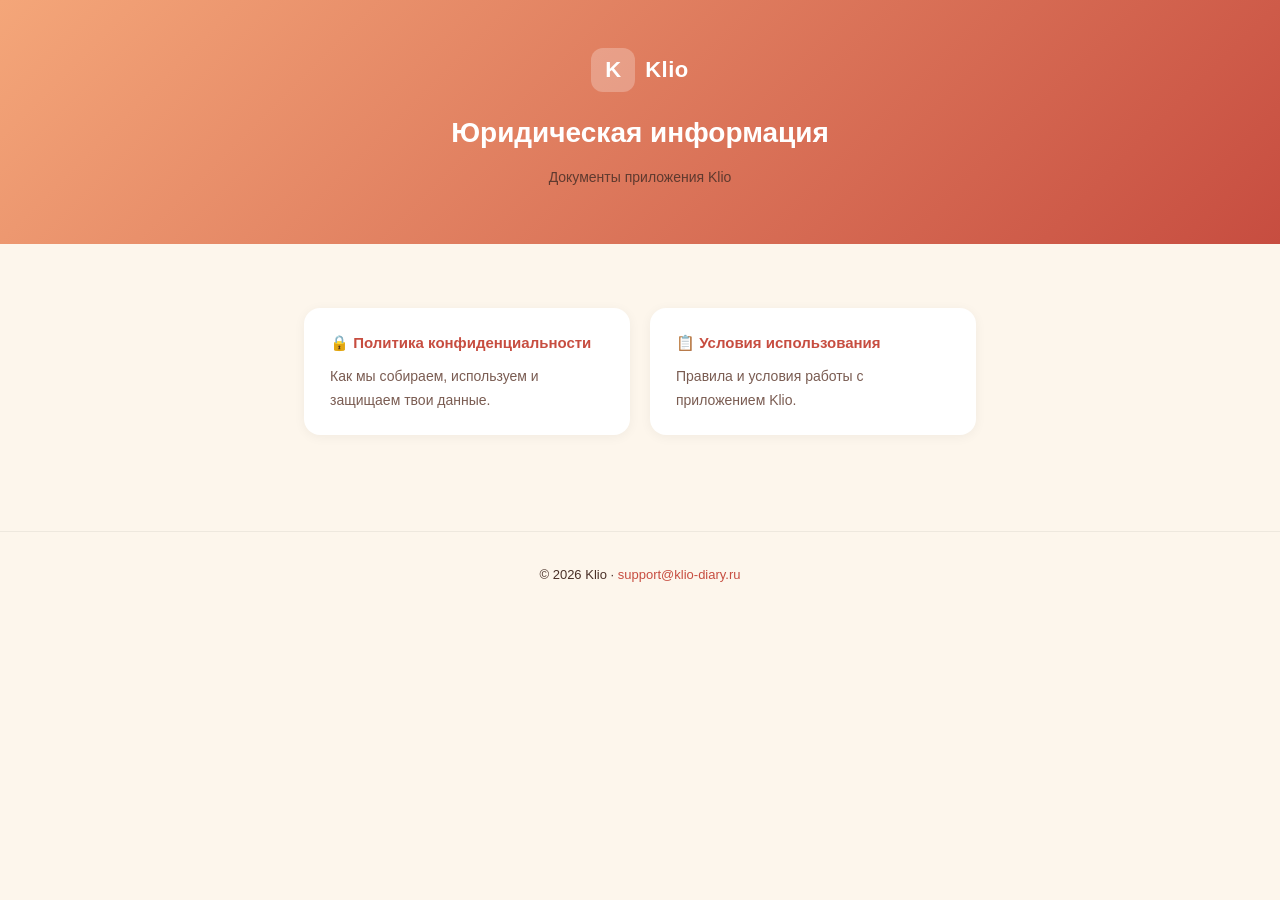
==== index.html @ 18bcad59 "Add Privacy Policy and Terms of Service" ====
<!DOCTYPE html>
<html lang="ru">
<head>
  <meta charset="UTF-8">
  <meta name="viewport" content="width=device-width, initial-scale=1.0">
  <title>Klio — Юридическая информация</title>
  <link rel="stylesheet" href="style.css">
</head>
<body>

<header>
  <a class="logo" href="index.html">
    <div class="logo-icon">K</div>
    <span class="logo-name">Klio</span>
  </a>
  <h1>Юридическая информация</h1>
  <p class="subtitle">Документы приложения Klio</p>
</header>

<div class="container" style="display:flex; gap:20px; flex-wrap:wrap; padding-top:48px;">
  <a href="privacy.html" style="flex:1; min-width:260px; text-decoration:none;">
    <div class="card" style="cursor:pointer; transition:.2s; border:2px solid transparent;" onmouseover="this.style.borderColor='#C74D40'" onmouseout="this.style.borderColor='transparent'">
      <h3>🔒 Политика конфиденциальности</h3>
      <p style="font-size:14px; color:#7A5C52; margin:0;">Как мы собираем, используем и защищаем твои данные.</p>
    </div>
  </a>
  <a href="terms.html" style="flex:1; min-width:260px; text-decoration:none;">
    <div class="card" style="cursor:pointer; transition:.2s; border:2px solid transparent;" onmouseover="this.style.borderColor='#C74D40'" onmouseout="this.style.borderColor='transparent'">
      <h3>📋 Условия использования</h3>
      <p style="font-size:14px; color:#7A5C52; margin:0;">Правила и условия работы с приложением Klio.</p>
    </div>
  </a>
</div>

<footer>
  <p>© 2026 Klio · <a href="mailto:support@klio-diary.ru">support@klio-diary.ru</a></p>
</footer>

</body>
</html>
---- style.css ----
:root {
  --cream:     #FDF6EC;
  --peach:     #F4A679;
  --terracotta:#C74D40;
  --dark:      #2D1F1A;
  --muted:     #7A5C52;
}

* { box-sizing: border-box; margin: 0; padding: 0; }

body {
  font-family: -apple-system, BlinkMacSystemFont, "Segoe UI", sans-serif;
  background: var(--cream);
  color: var(--dark);
  line-height: 1.75;
}

header {
  background: linear-gradient(135deg, var(--peach), var(--terracotta));
  padding: 48px 24px 40px;
  text-align: center;
  color: white;
}

header .logo {
  display: inline-flex;
  align-items: center;
  gap: 10px;
  margin-bottom: 16px;
  text-decoration: none;
  color: white;
}

header .logo-icon {
  width: 44px; height: 44px;
  background: rgba(255,255,255,0.25);
  border-radius: 12px;
  display: flex; align-items: center; justify-content: center;
  font-size: 22px; font-weight: 800;
}

header .logo-name {
  font-size: 22px; font-weight: 700; letter-spacing: 0.5px;
}

header h1 {
  font-size: 28px; font-weight: 700;
  margin-bottom: 8px;
}

header p.subtitle {
  font-size: 14px; opacity: 0.85;
}

nav {
  display: flex; justify-content: center; gap: 0;
  background: white;
  border-bottom: 1px solid rgba(0,0,0,0.06);
  position: sticky; top: 0; z-index: 10;
  box-shadow: 0 2px 12px rgba(0,0,0,0.06);
}

nav a {
  padding: 14px 32px;
  font-size: 14px; font-weight: 600;
  color: var(--muted);
  text-decoration: none;
  border-bottom: 3px solid transparent;
  transition: all .2s;
}

nav a:hover, nav a.active {
  color: var(--terracotta);
  border-bottom-color: var(--terracotta);
}

.container {
  max-width: 720px;
  margin: 0 auto;
  padding: 48px 24px 80px;
}

.updated {
  font-size: 13px;
  color: var(--muted);
  margin-bottom: 36px;
  padding: 10px 16px;
  background: white;
  border-radius: 10px;
  border-left: 3px solid var(--peach);
  display: inline-block;
}

h2 {
  font-size: 20px; font-weight: 700;
  color: var(--dark);
  margin: 40px 0 12px;
  padding-bottom: 8px;
  border-bottom: 2px solid rgba(244,166,121,0.3);
}

h2:first-of-type { margin-top: 0; }

p { margin-bottom: 14px; color: #4A3028; }

ul {
  margin: 0 0 16px 0;
  padding-left: 0;
  list-style: none;
}

ul li {
  padding: 6px 0 6px 24px;
  position: relative;
  color: #4A3028;
}

ul li::before {
  content: "•";
  position: absolute; left: 6px;
  color: var(--terracotta);
  font-weight: 700;
}

.card {
  background: white;
  border-radius: 16px;
  padding: 20px 24px;
  margin: 16px 0;
  box-shadow: 0 2px 12px rgba(0,0,0,0.05);
}

.card h3 {
  font-size: 15px; font-weight: 700;
  margin-bottom: 8px;
  color: var(--terracotta);
}

.highlight {
  background: linear-gradient(135deg, rgba(244,166,121,0.12), rgba(199,77,64,0.08));
  border: 1px solid rgba(199,77,64,0.15);
  border-radius: 12px;
  padding: 16px 20px;
  margin: 20px 0;
  font-size: 14px;
}

footer {
  text-align: center;
  padding: 32px 24px;
  font-size: 13px;
  color: var(--muted);
  border-top: 1px solid rgba(0,0,0,0.06);
}

footer a { color: var(--terracotta); text-decoration: none; }
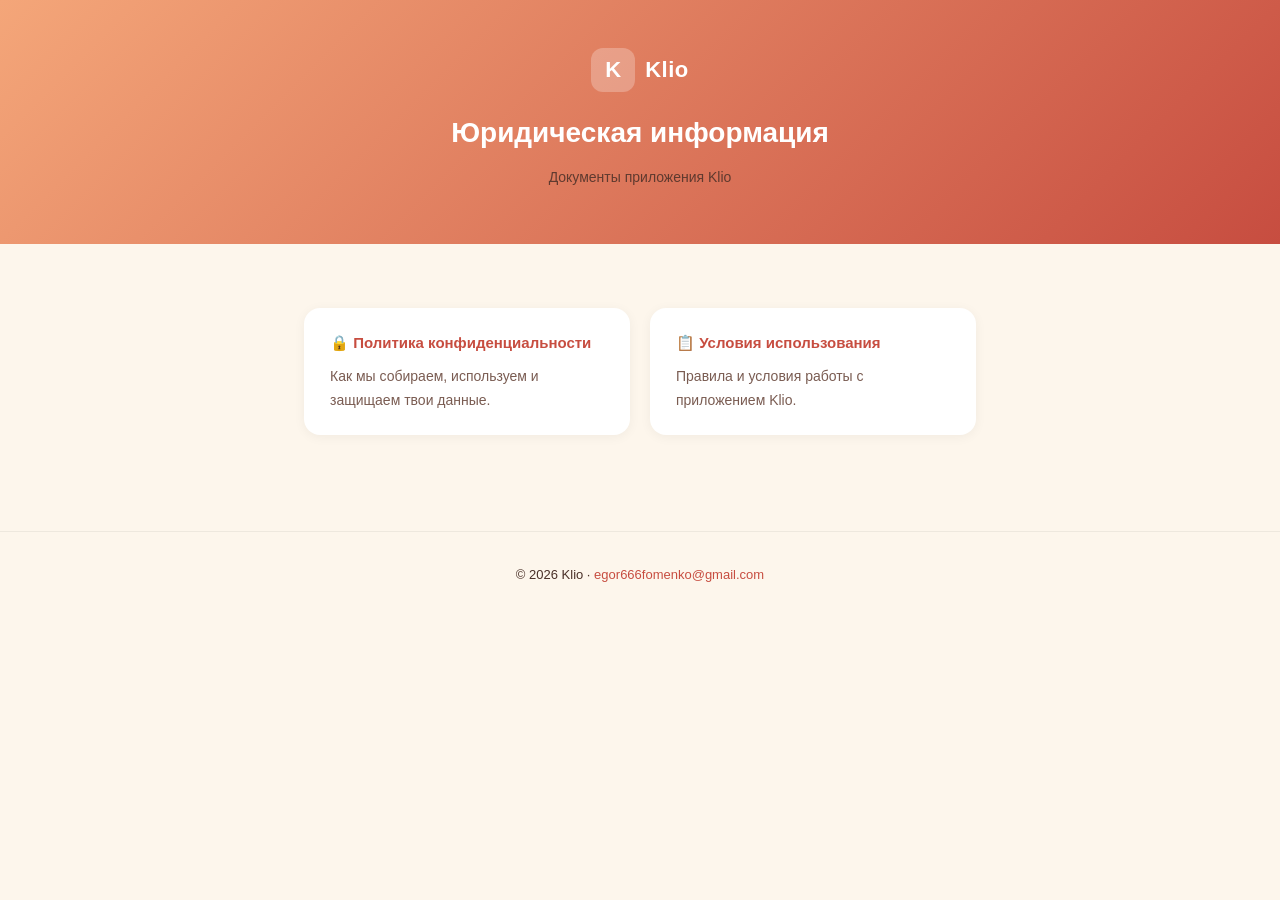
==== commit fa6ee079: "Set privacy/terms contact to egor666fomenko@gmail.com" ====
--- a/index.html
+++ b/index.html
@@ -33,7 +33,7 @@
 </div>
 
 <footer>
-  <p>© 2026 Klio · <a href="mailto:support@klio-diary.ru">support@klio-diary.ru</a></p>
+  <p>© 2026 Klio · <a href="mailto:egor666fomenko@gmail.com">egor666fomenko@gmail.com</a></p>
 </footer>
 
 </body>
